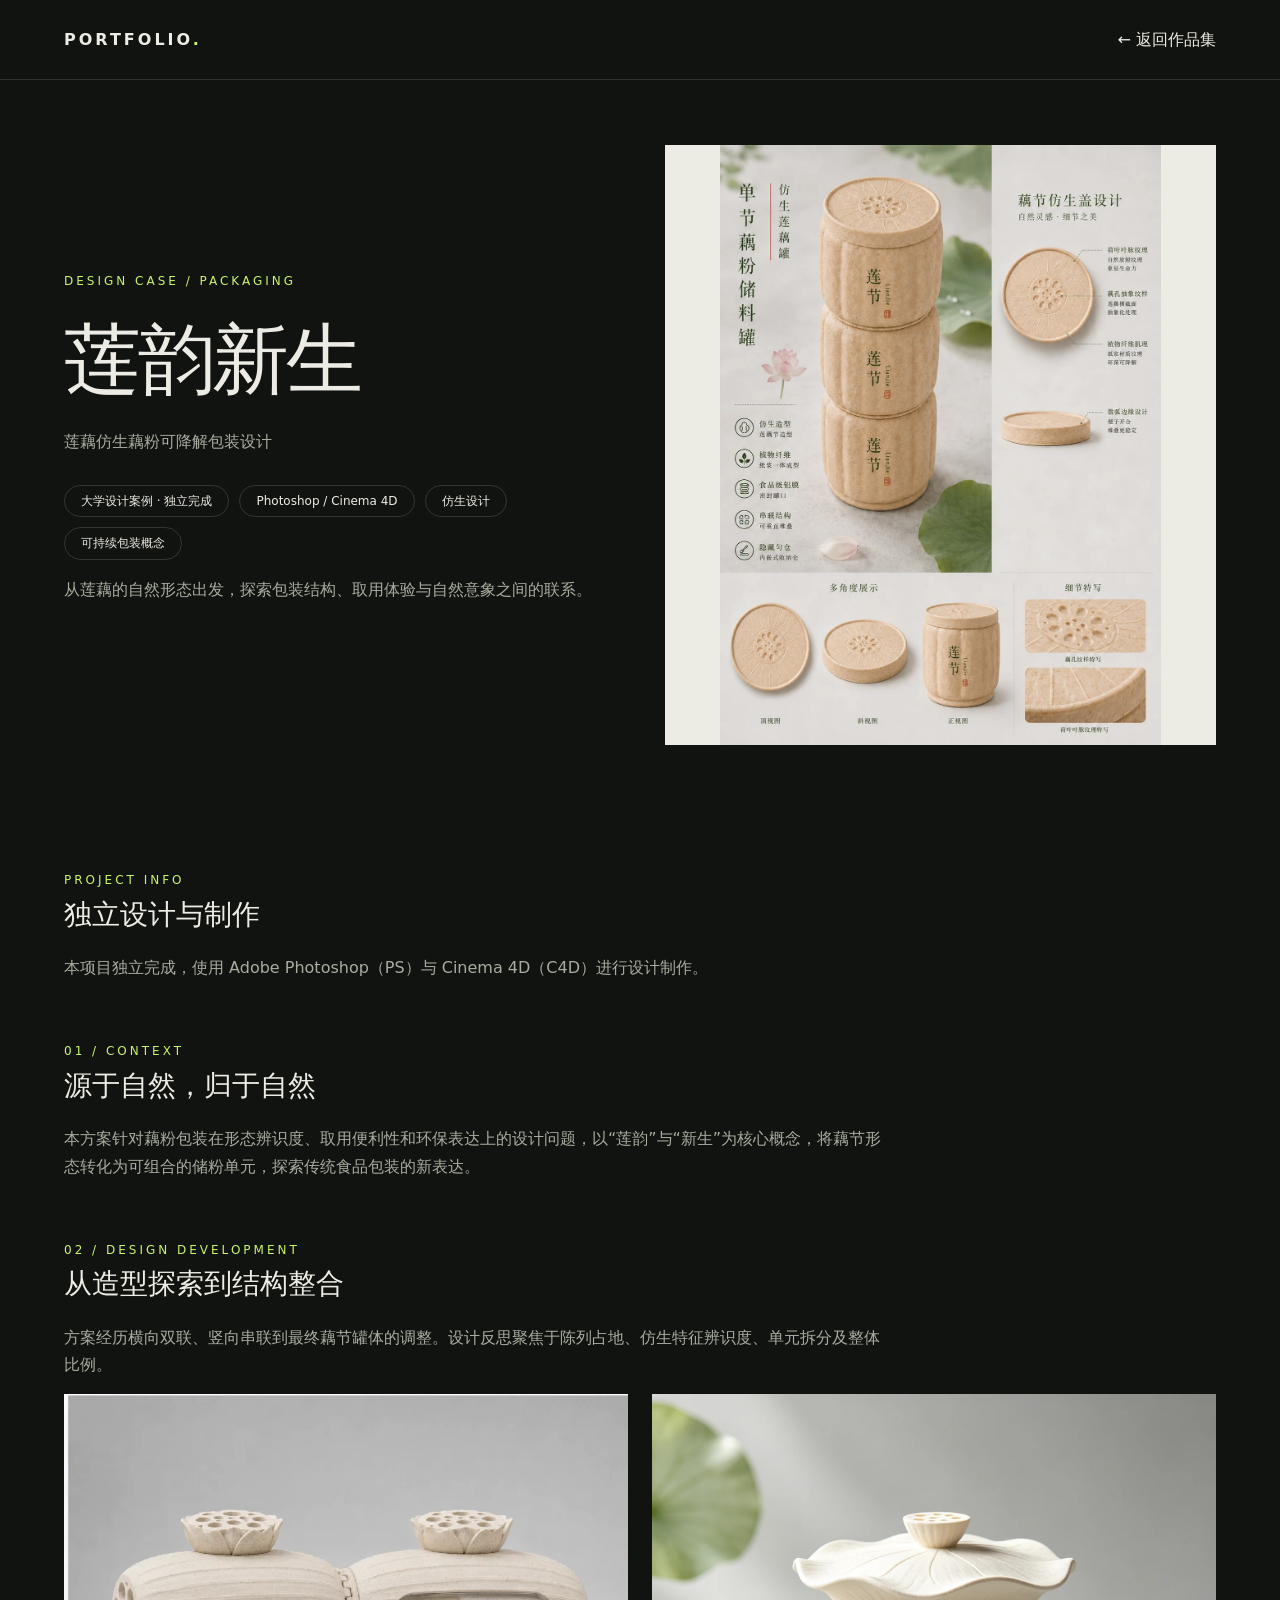
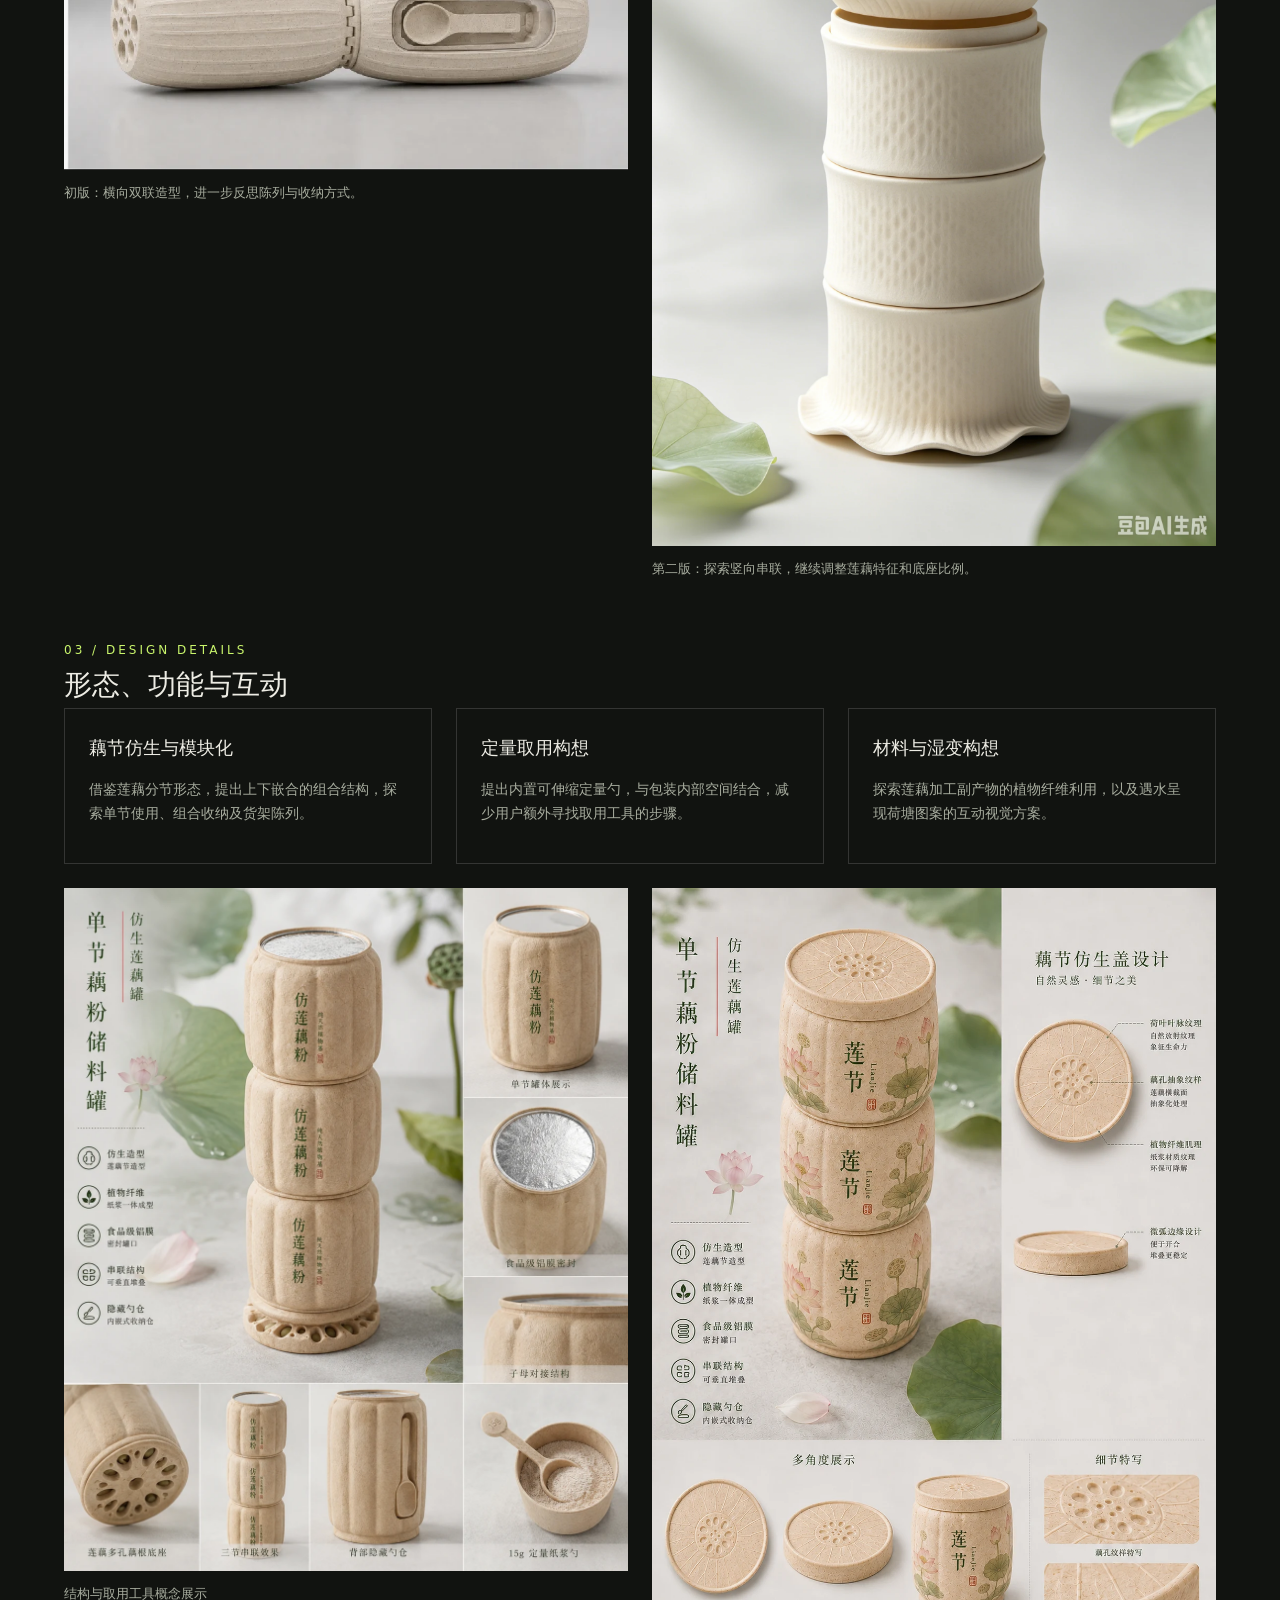
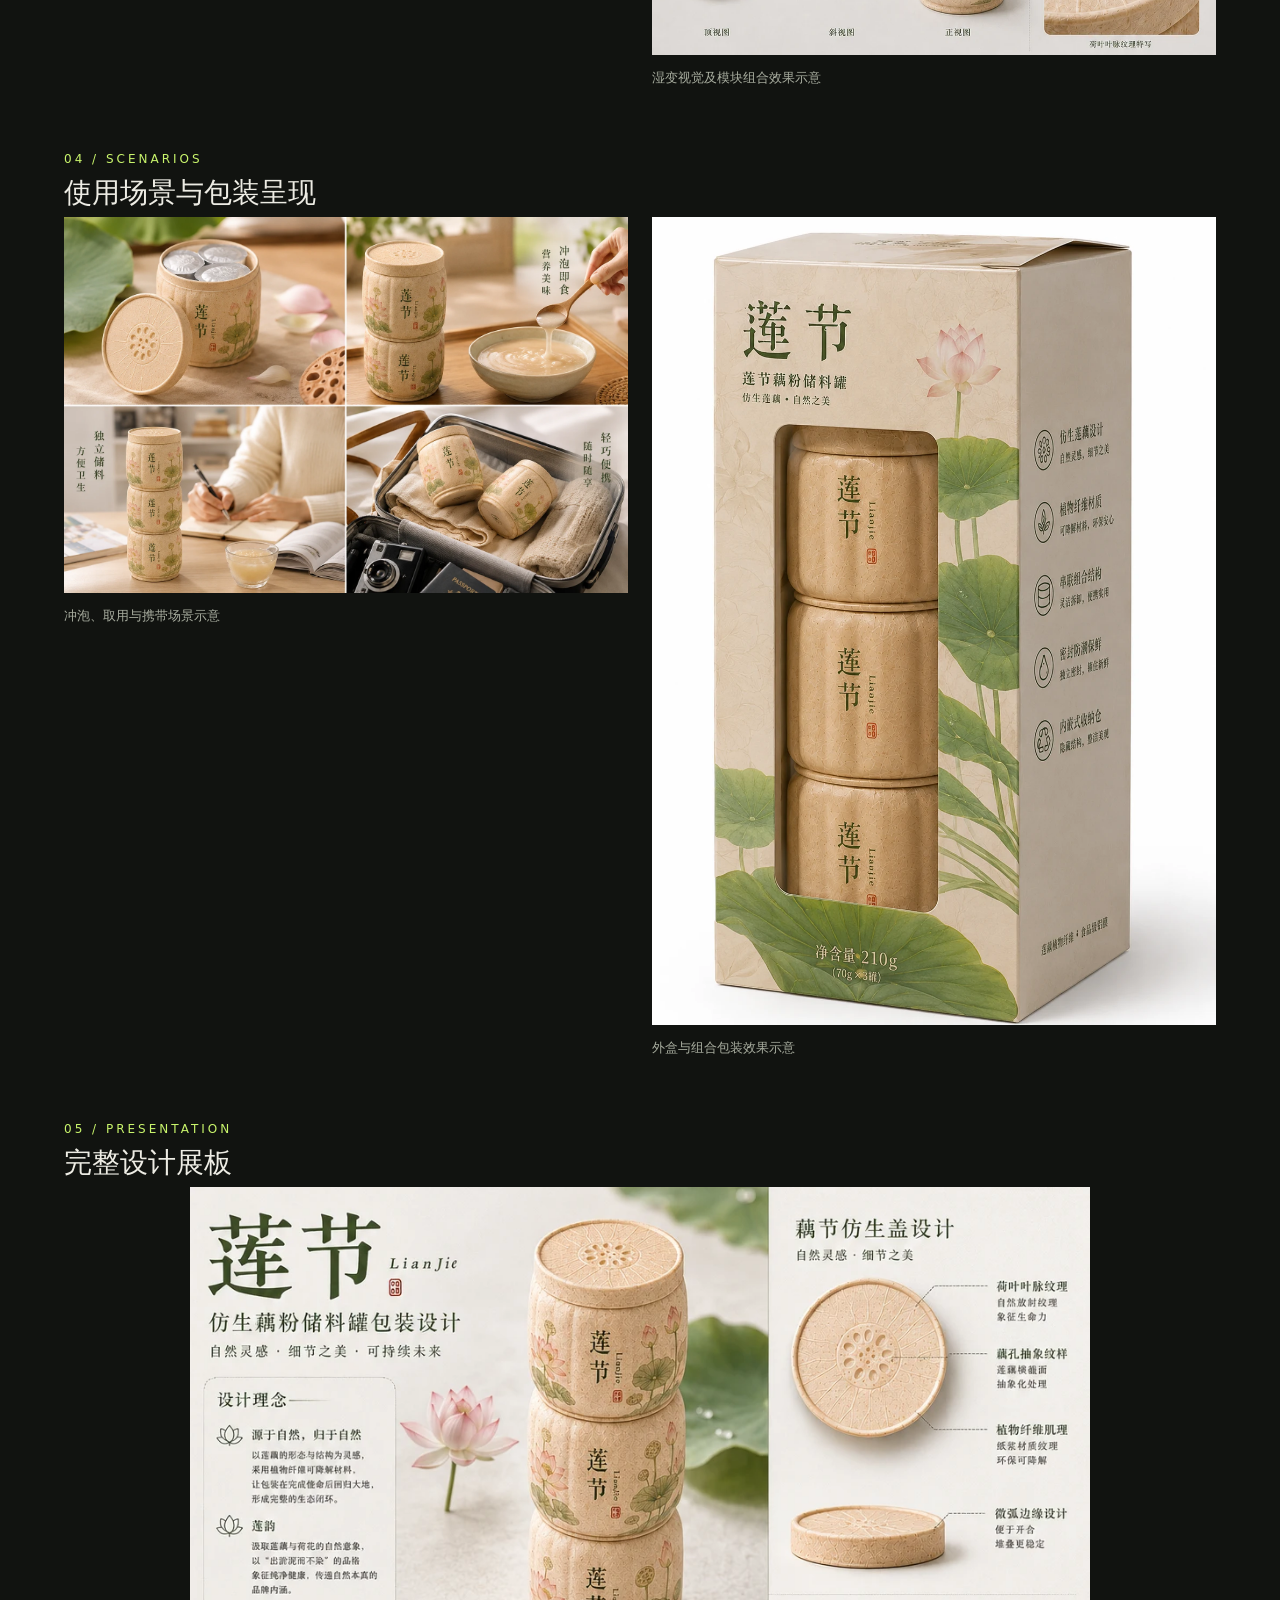
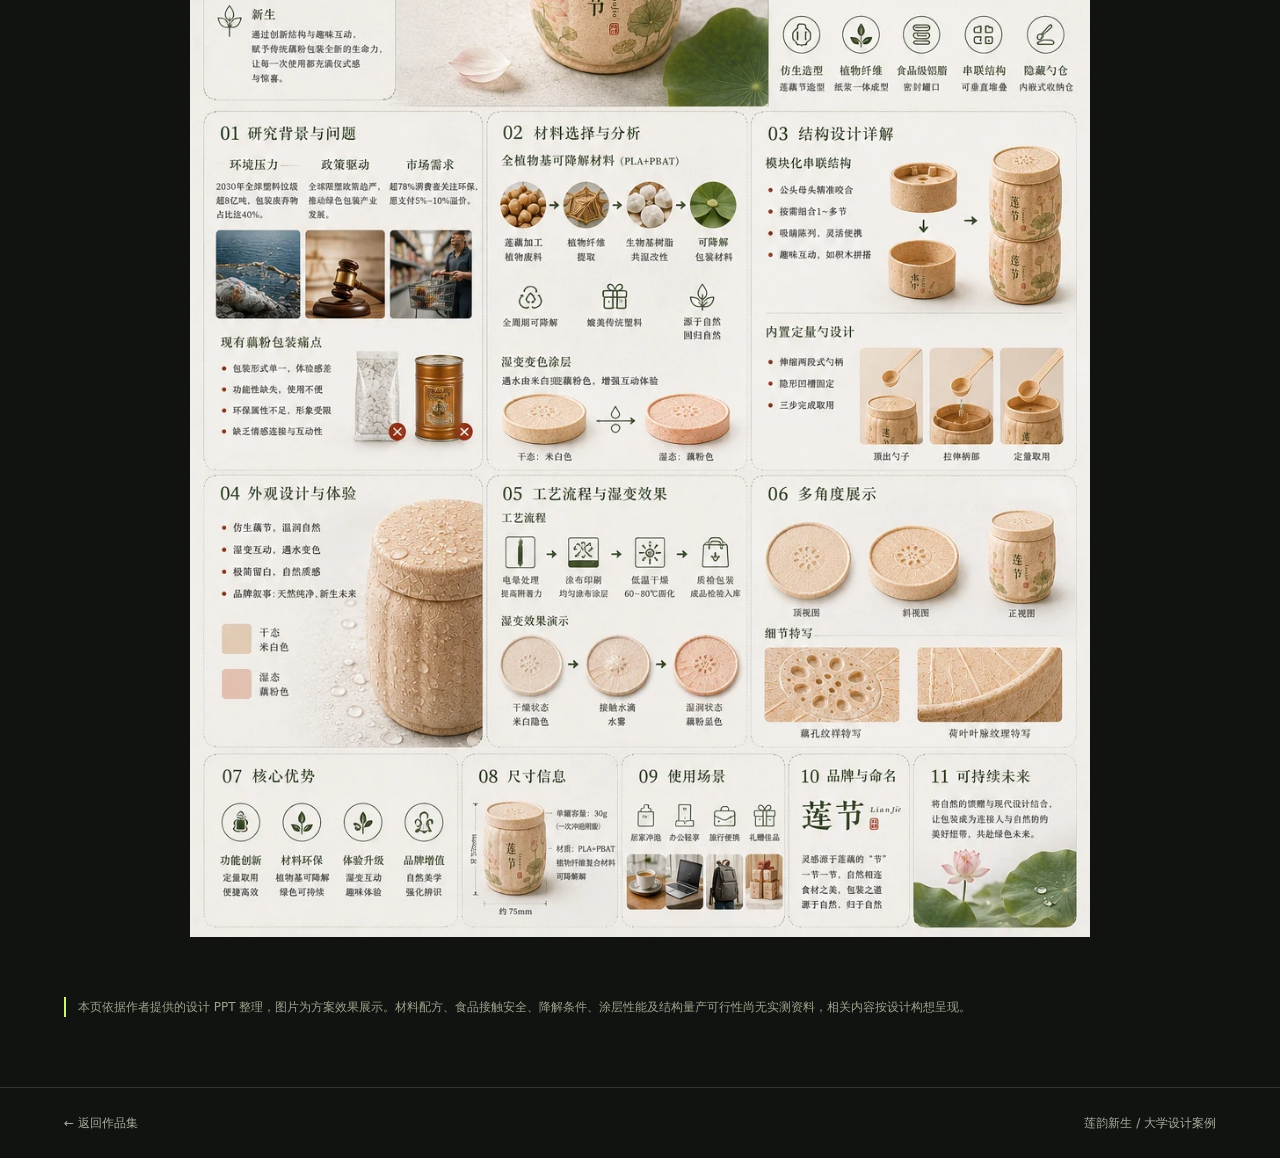
==== portfolio/lotus.html @ 43896595 "Add Kong Dashan AIGC portfolio with video and design projects" ====
<!doctype html><html lang="zh-CN"><meta charset="utf-8"><meta name="description" content="孔大山的个人作品集，展示 AIGC 广告、真人漫剧及包装设计案例。"><meta name="viewport" content="width=device-width,initial-scale=1"><link rel="icon" href="favicon.svg" type="image/svg+xml"><title>莲韵新生 · 孔大山作品集</title><style>
*{box-sizing:border-box}html{scroll-behavior:smooth}body{margin:0;background:#111310;color:#edece4;font:16px/1.7 system-ui,sans-serif}a{color:inherit;text-decoration:none}header{max-width:1400px;margin:auto;padding:26px 5%;display:flex;justify-content:space-between;border-bottom:1px solid #ffffff20}nav{display:flex;gap:26px;font-size:14px}.mark{font-weight:800;letter-spacing:3px}.accent{color:#c9f56c}main{max-width:1400px;margin:auto;padding:0 5%}.hero{padding:100px 0 75px;position:relative}.eyebrow{font-size:12px;letter-spacing:3px;color:#c9f56c}h1{font-size:clamp(42px,6.7vw,92px);line-height:1.12;font-weight:500;letter-spacing:-3px;margin:25px 0}h1 span{color:#92988b}.intro{max-width:570px;color:#a8ad9f}.tags{display:flex;gap:10px;flex-wrap:wrap;margin-top:30px}.tags span{border:1px solid #ffffff25;border-radius:30px;padding:5px 16px;font-size:12px}.section-head{display:flex;justify-content:space-between;align-items:end;margin:40px 0 25px}h2{font-size:28px;font-weight:500;margin:0}.small{font-size:12px;color:#a8ad9f}.grid{display:grid;grid-template-columns:repeat(3,1fr);gap:24px}.art{aspect-ratio:4/3;border-radius:4px;position:relative;overflow:hidden;display:flex;align-items:center;justify-content:center;background:radial-gradient(ellipse at 60% 70%,#73517b,transparent 65%),#292030}.art.two{background:radial-gradient(ellipse at 60% 70%,#65743a,transparent 65%),#262d20}.art.three{background:radial-gradient(ellipse at 60% 70%,#a26b44,transparent 65%),#332921}.art:before{content:'';position:absolute;width:160px;height:160px;border:1px solid #ffffff30;transform:rotate(35deg);border-radius:35px}.art strong{font-size:40px;letter-spacing:7px;z-index:1;font-weight:400}.badge{position:absolute;top:16px;left:16px;font-size:11px;letter-spacing:2px}.placeholder{position:absolute;bottom:16px;left:16px;font-size:11px;color:#ddd}.art video{width:100%;height:100%;object-fit:contain;background:#000;position:absolute;z-index:3}.art video[hidden]{display:none}.title{display:flex;justify-content:space-between;align-items:center;margin-top:15px}h3{font-size:18px;font-weight:500;margin:0}.meta{font-size:12px;color:#999f91;margin:5px 0 15px}label{cursor:pointer;font-size:12px;border-bottom:1px solid #9ba58a;padding-bottom:3px}input{display:none}.notice{font-size:12px;color:#9ca38f;border-left:2px solid #c9f56c;padding-left:12px;margin:30px 0 70px}.pending{display:grid;grid-template-columns:1fr 1fr;gap:24px}.pending article{border:1px solid #ffffff25;padding:28px}.pending p{color:#a8ad9f;font-size:14px}.about{margin:90px 0 65px;padding-top:35px;border-top:1px solid #ffffff25;display:grid;grid-template-columns:1fr 2fr;gap:40px}.about p{color:#a8ad9f;margin-top:0}footer{padding:25px 5%;border-top:1px solid #ffffff25;display:flex;justify-content:space-between;font-size:12px;color:#a8ad9f}@media(max-width:760px){.hero{padding:65px 0 35px}.grid,.pending,.about{grid-template-columns:1fr}.grid{gap:40px}nav{gap:14px}h1{letter-spacing:-1px}.about{gap:20px}.section-head .small{display:none}}

.case-hero{display:grid;grid-template-columns:1fr 1fr;gap:50px;padding:65px 0;align-items:center}.case-hero h1{font-size:clamp(46px,6vw,80px)}.case-hero img{width:100%;max-height:600px;object-fit:contain;background:#ecece5}.case-section{margin:60px 0}.case-section>p{max-width:820px;color:#a8ad9f}.gallery{display:grid;grid-template-columns:1fr 1fr;gap:24px}.gallery img{width:100%;display:block}.gallery figure{margin:0}.gallery figcaption{font-size:13px;color:#a8ad9f;margin-top:12px}.features{display:grid;grid-template-columns:repeat(3,1fr);gap:24px}.features article{padding:24px;border:1px solid #ffffff25}.features p{font-size:14px;color:#a8ad9f}.board{display:block;width:min(100%,900px);margin:auto} @media(max-width:760px){.case-hero,.gallery,.features{grid-template-columns:1fr}.case-hero{gap:20px}}
</style><link rel="stylesheet" href="site.css"><header><a class="mark" href="index.html">PORTFOLIO<span class="accent">.</span></a><a href="index.html#more">← 返回作品集</a></header><main>
<section class="case-hero"><div><div class="eyebrow">DESIGN CASE / PACKAGING</div><h1>莲韵新生</h1><p class="intro">莲藕仿生藕粉可降解包装设计</p><div class="tags"><span>大学设计案例 · 独立完成</span><span>Photoshop / Cinema 4D</span><span>仿生设计</span><span>可持续包装概念</span></div><p class="intro">从莲藕的自然形态出发，探索包装结构、取用体验与自然意象之间的联系。</p></div><img src="assets/lotus-39.webp" alt="莲藕仿生包装最终方案效果图"></section>
<section class="case-section"><div class="eyebrow">PROJECT INFO</div><h2>独立设计与制作</h2><p>本项目独立完成，使用 Adobe Photoshop（PS）与 Cinema 4D（C4D）进行设计制作。</p></section><section class="case-section"><div class="eyebrow">01 / CONTEXT</div><h2>源于自然，归于自然</h2><p>本方案针对藕粉包装在形态辨识度、取用便利性和环保表达上的设计问题，以“莲韵”与“新生”为核心概念，将藕节形态转化为可组合的储粉单元，探索传统食品包装的新表达。</p></section>
<section class="case-section"><div class="eyebrow">02 / DESIGN DEVELOPMENT</div><h2>从造型探索到结构整合</h2><p>方案经历横向双联、竖向串联到最终藕节罐体的调整。设计反思聚焦于陈列占地、仿生特征辨识度、单元拆分及整体比例。</p><div class="gallery"><figure><img loading="lazy" src="assets/lotus-30.webp" alt="初版横向双联结构概念"><figcaption>初版：横向双联造型，进一步反思陈列与收纳方式。</figcaption></figure><figure><img loading="lazy" src="assets/lotus-31.webp" alt="第二版竖向串联概念"><figcaption>第二版：探索竖向串联，继续调整莲藕特征和底座比例。</figcaption></figure></div></section>
<section class="case-section"><div class="eyebrow">03 / DESIGN DETAILS</div><h2>形态、功能与互动</h2><div class="features"><article><h3>藕节仿生与模块化</h3><p>借鉴莲藕分节形态，提出上下嵌合的组合结构，探索单节使用、组合收纳及货架陈列。</p></article><article><h3>定量取用构想</h3><p>提出内置可伸缩定量勺，与包装内部空间结合，减少用户额外寻找取用工具的步骤。</p></article><article><h3>材料与湿变构想</h3><p>探索莲藕加工副产物的植物纤维利用，以及遇水呈现荷塘图案的互动视觉方案。</p></article></div><div class="gallery" style="margin-top:24px"><figure><img loading="lazy" src="assets/lotus-46.webp" alt="包装结构与内置取用工具设计"><figcaption>结构与取用工具概念展示</figcaption></figure><figure><img loading="lazy" src="assets/lotus-38.webp" alt="湿变视觉与包装组合设计"><figcaption>湿变视觉及模块组合效果示意</figcaption></figure></div></section>
<section class="case-section"><div class="eyebrow">04 / SCENARIOS</div><h2>使用场景与包装呈现</h2><div class="gallery"><figure><img loading="lazy" src="assets/lotus-53.webp" alt="冲泡与携带场景效果图"><figcaption>冲泡、取用与携带场景示意</figcaption></figure><figure><img loading="lazy" src="assets/lotus-56.webp" alt="外盒包装效果图"><figcaption>外盒与组合包装效果示意</figcaption></figure></div></section>
<section class="case-section"><div class="eyebrow">05 / PRESENTATION</div><h2>完整设计展板</h2><a href="assets/lotus-52.webp" target="_blank" rel="noopener"><img class="board" loading="lazy" src="assets/lotus-52.webp" alt="莲韵新生完整设计展板，点击查看大图"></a></section>
<p class="notice">本页依据作者提供的设计 PPT 整理，图片为方案效果展示。材料配方、食品接触安全、降解条件、涂层性能及结构量产可行性尚无实测资料，相关内容按设计构想呈现。</p>
</main><footer><a href="index.html#more">← 返回作品集</a><span>莲韵新生 / 大学设计案例</span></footer></html>
---- portfolio/site.css ----
html{scroll-padding-top:24px}img,video{max-width:100%}a:focus-visible,video:focus-visible{outline:2px solid #c9f56c;outline-offset:5px}a:hover{color:#c9f56c}.grid article{min-width:0}.art{aspect-ratio:16/10!important}.art video{object-fit:contain}.title{gap:12px}header{gap:20px}nav a{white-space:nowrap}@media(max-width:760px){header{flex-direction:column;align-items:flex-start;padding:20px 5%}nav{width:100%;justify-content:space-between;gap:10px;font-size:13px}.mark{font-size:15px}.hero{padding-top:48px}.pending article{padding:18px}footer{flex-wrap:wrap;gap:10px}.eyebrow{letter-spacing:2px}.tags{gap:8px}}@media(prefers-reduced-motion:reduce){html{scroll-behavior:auto}}
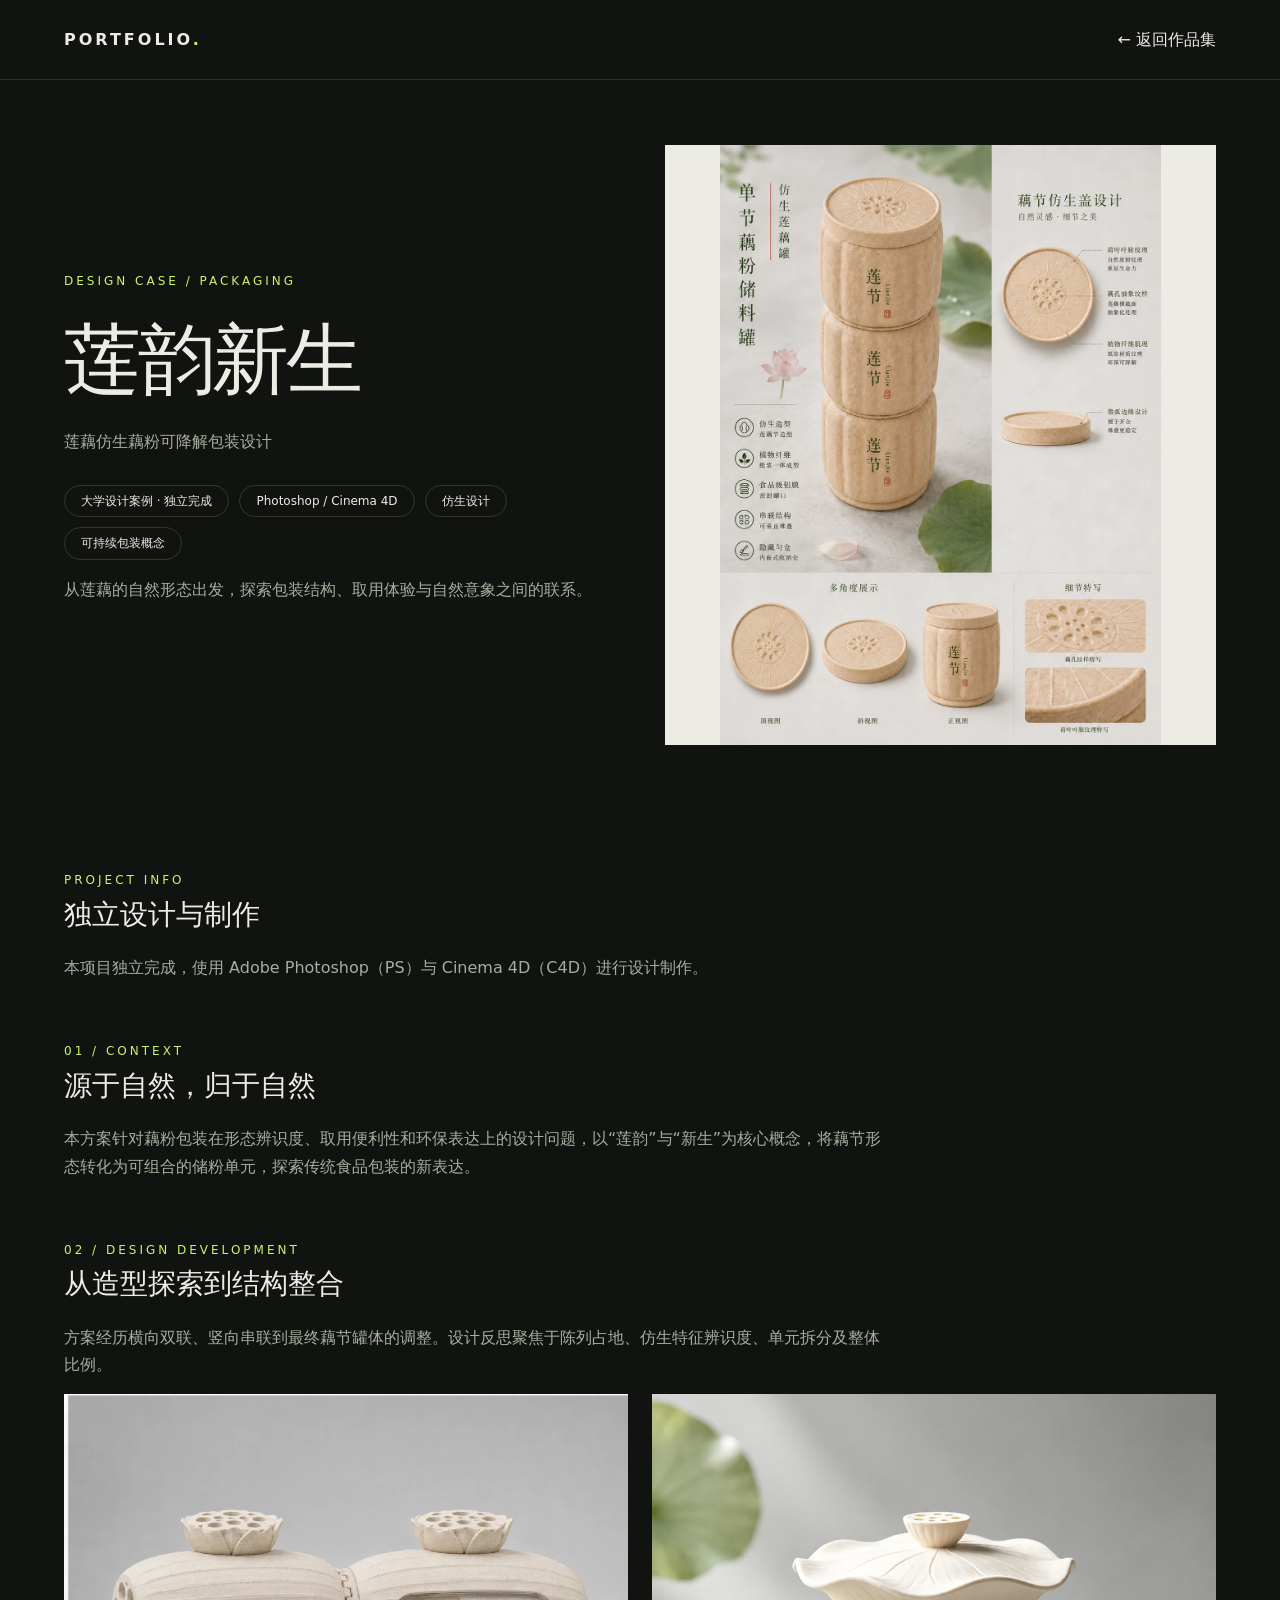
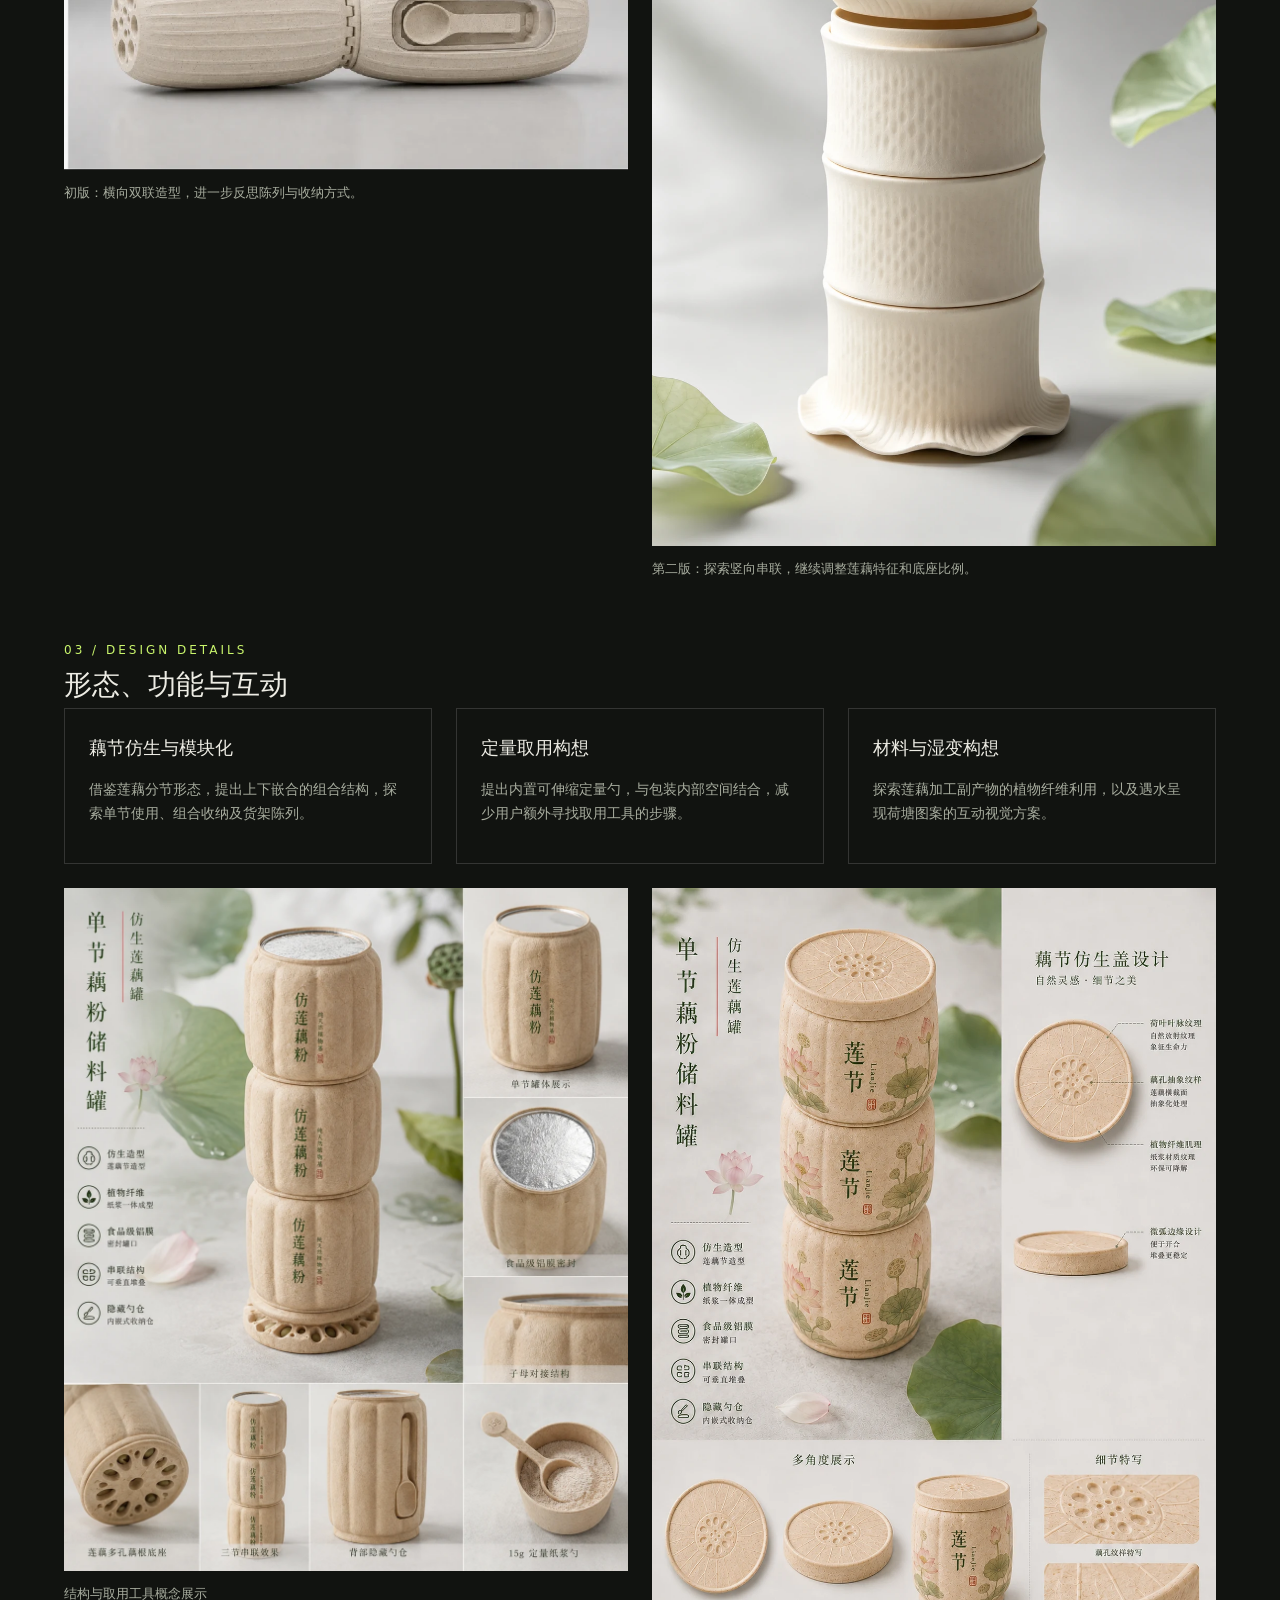
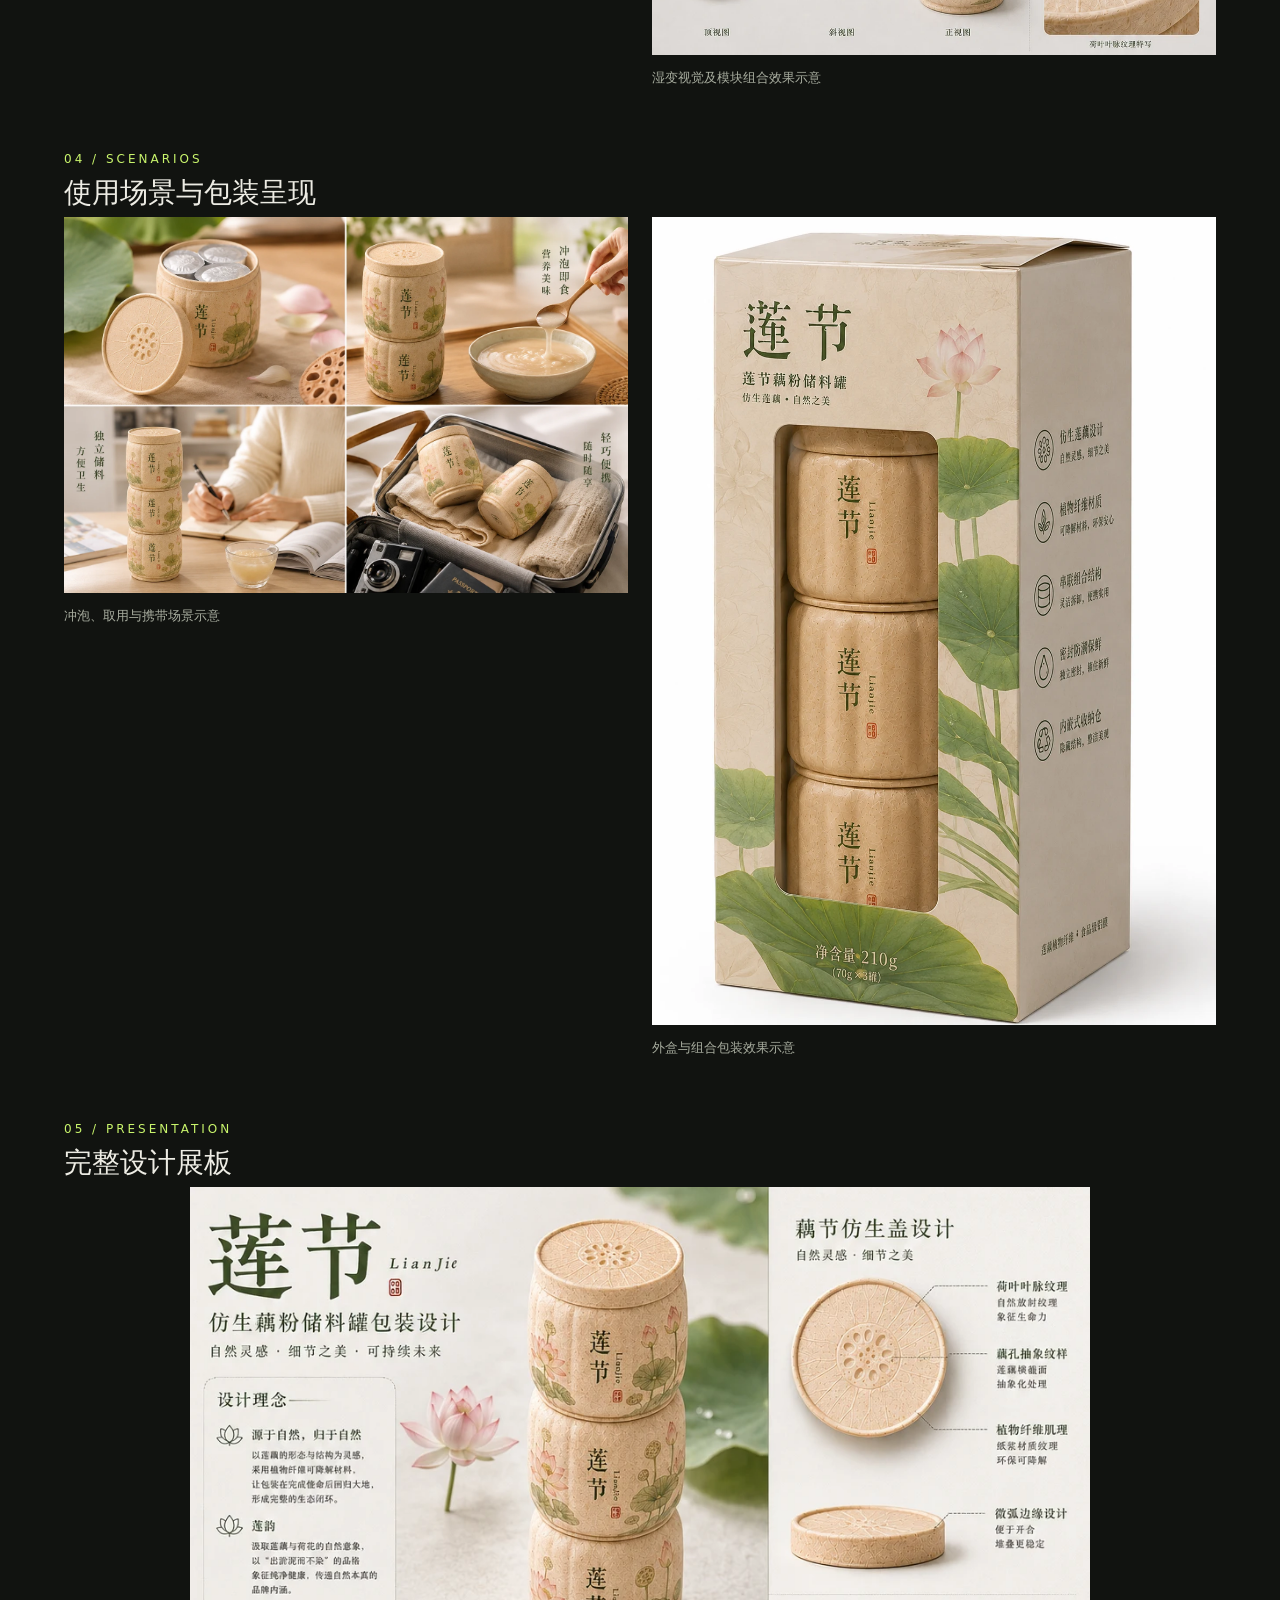
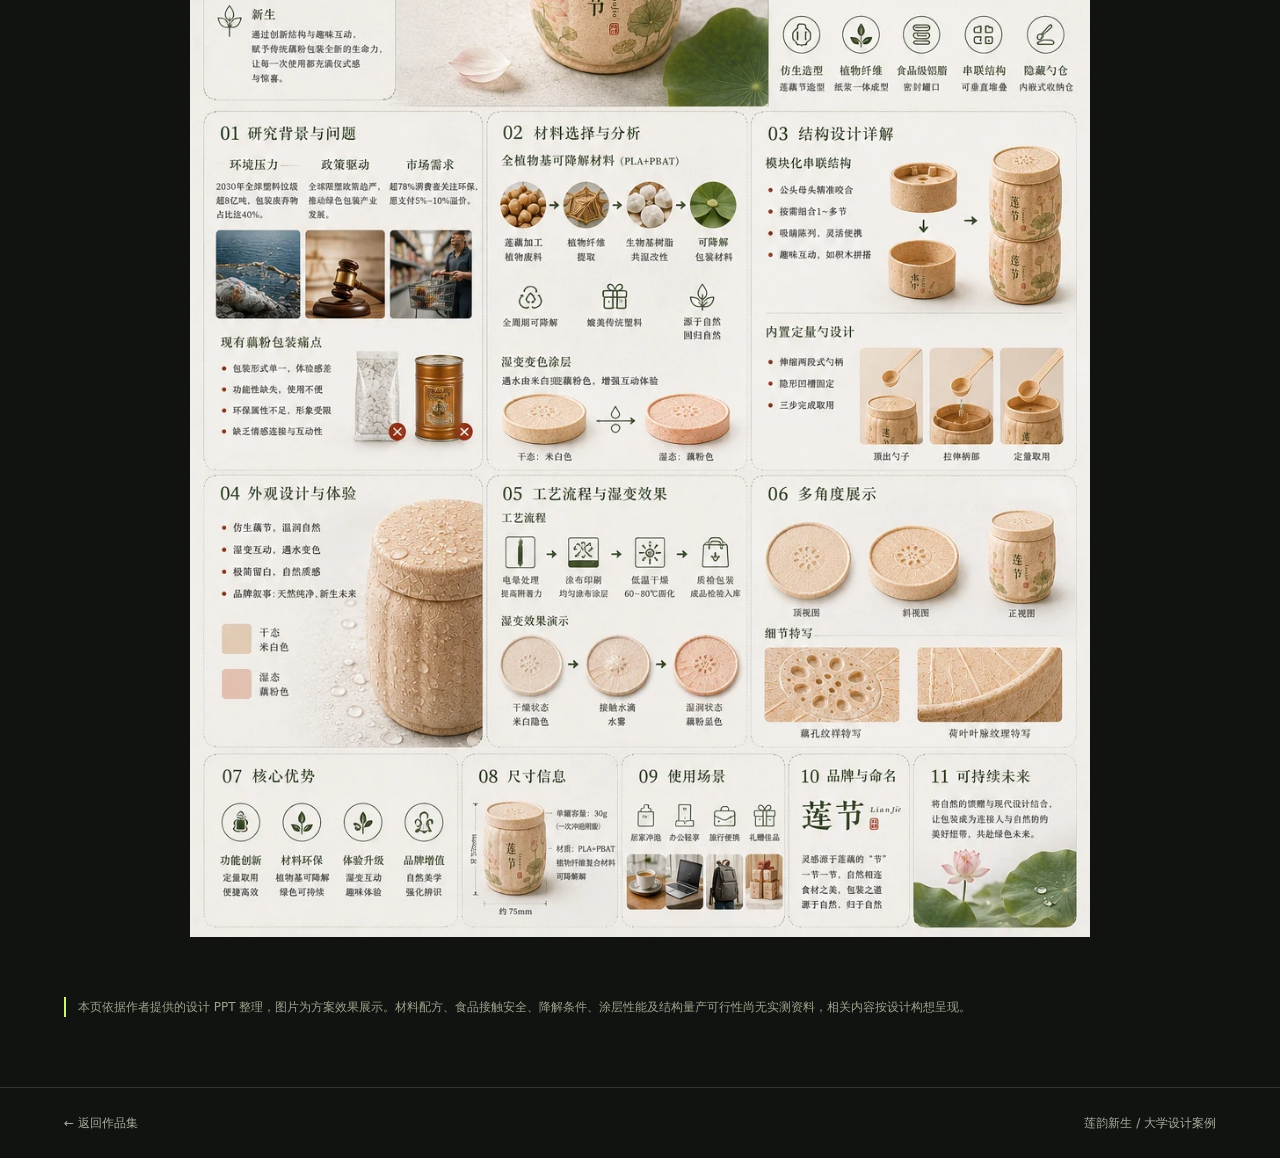
==== commit a1758c71: "Replace second packaging concept image with retouched version" ====
--- a/portfolio/lotus.html
+++ b/portfolio/lotus.html
@@ -5,7 +5,7 @@
 </style><link rel="stylesheet" href="site.css"><header><a class="mark" href="index.html">PORTFOLIO<span class="accent">.</span></a><a href="index.html#more">← 返回作品集</a></header><main>
 <section class="case-hero"><div><div class="eyebrow">DESIGN CASE / PACKAGING</div><h1>莲韵新生</h1><p class="intro">莲藕仿生藕粉可降解包装设计</p><div class="tags"><span>大学设计案例 · 独立完成</span><span>Photoshop / Cinema 4D</span><span>仿生设计</span><span>可持续包装概念</span></div><p class="intro">从莲藕的自然形态出发，探索包装结构、取用体验与自然意象之间的联系。</p></div><img src="assets/lotus-39.webp" alt="莲藕仿生包装最终方案效果图"></section>
 <section class="case-section"><div class="eyebrow">PROJECT INFO</div><h2>独立设计与制作</h2><p>本项目独立完成，使用 Adobe Photoshop（PS）与 Cinema 4D（C4D）进行设计制作。</p></section><section class="case-section"><div class="eyebrow">01 / CONTEXT</div><h2>源于自然，归于自然</h2><p>本方案针对藕粉包装在形态辨识度、取用便利性和环保表达上的设计问题，以“莲韵”与“新生”为核心概念，将藕节形态转化为可组合的储粉单元，探索传统食品包装的新表达。</p></section>
-<section class="case-section"><div class="eyebrow">02 / DESIGN DEVELOPMENT</div><h2>从造型探索到结构整合</h2><p>方案经历横向双联、竖向串联到最终藕节罐体的调整。设计反思聚焦于陈列占地、仿生特征辨识度、单元拆分及整体比例。</p><div class="gallery"><figure><img loading="lazy" src="assets/lotus-30.webp" alt="初版横向双联结构概念"><figcaption>初版：横向双联造型，进一步反思陈列与收纳方式。</figcaption></figure><figure><img loading="lazy" src="assets/lotus-31.webp" alt="第二版竖向串联概念"><figcaption>第二版：探索竖向串联，继续调整莲藕特征和底座比例。</figcaption></figure></div></section>
+<section class="case-section"><div class="eyebrow">02 / DESIGN DEVELOPMENT</div><h2>从造型探索到结构整合</h2><p>方案经历横向双联、竖向串联到最终藕节罐体的调整。设计反思聚焦于陈列占地、仿生特征辨识度、单元拆分及整体比例。</p><div class="gallery"><figure><img loading="lazy" src="assets/lotus-30.webp" alt="初版横向双联结构概念"><figcaption>初版：横向双联造型，进一步反思陈列与收纳方式。</figcaption></figure><figure><img loading="lazy" src="assets/lotus-31-clean.webp" alt="第二版竖向串联概念"><figcaption>第二版：探索竖向串联，继续调整莲藕特征和底座比例。</figcaption></figure></div></section>
 <section class="case-section"><div class="eyebrow">03 / DESIGN DETAILS</div><h2>形态、功能与互动</h2><div class="features"><article><h3>藕节仿生与模块化</h3><p>借鉴莲藕分节形态，提出上下嵌合的组合结构，探索单节使用、组合收纳及货架陈列。</p></article><article><h3>定量取用构想</h3><p>提出内置可伸缩定量勺，与包装内部空间结合，减少用户额外寻找取用工具的步骤。</p></article><article><h3>材料与湿变构想</h3><p>探索莲藕加工副产物的植物纤维利用，以及遇水呈现荷塘图案的互动视觉方案。</p></article></div><div class="gallery" style="margin-top:24px"><figure><img loading="lazy" src="assets/lotus-46.webp" alt="包装结构与内置取用工具设计"><figcaption>结构与取用工具概念展示</figcaption></figure><figure><img loading="lazy" src="assets/lotus-38.webp" alt="湿变视觉与包装组合设计"><figcaption>湿变视觉及模块组合效果示意</figcaption></figure></div></section>
 <section class="case-section"><div class="eyebrow">04 / SCENARIOS</div><h2>使用场景与包装呈现</h2><div class="gallery"><figure><img loading="lazy" src="assets/lotus-53.webp" alt="冲泡与携带场景效果图"><figcaption>冲泡、取用与携带场景示意</figcaption></figure><figure><img loading="lazy" src="assets/lotus-56.webp" alt="外盒包装效果图"><figcaption>外盒与组合包装效果示意</figcaption></figure></div></section>
 <section class="case-section"><div class="eyebrow">05 / PRESENTATION</div><h2>完整设计展板</h2><a href="assets/lotus-52.webp" target="_blank" rel="noopener"><img class="board" loading="lazy" src="assets/lotus-52.webp" alt="莲韵新生完整设计展板，点击查看大图"></a></section>
